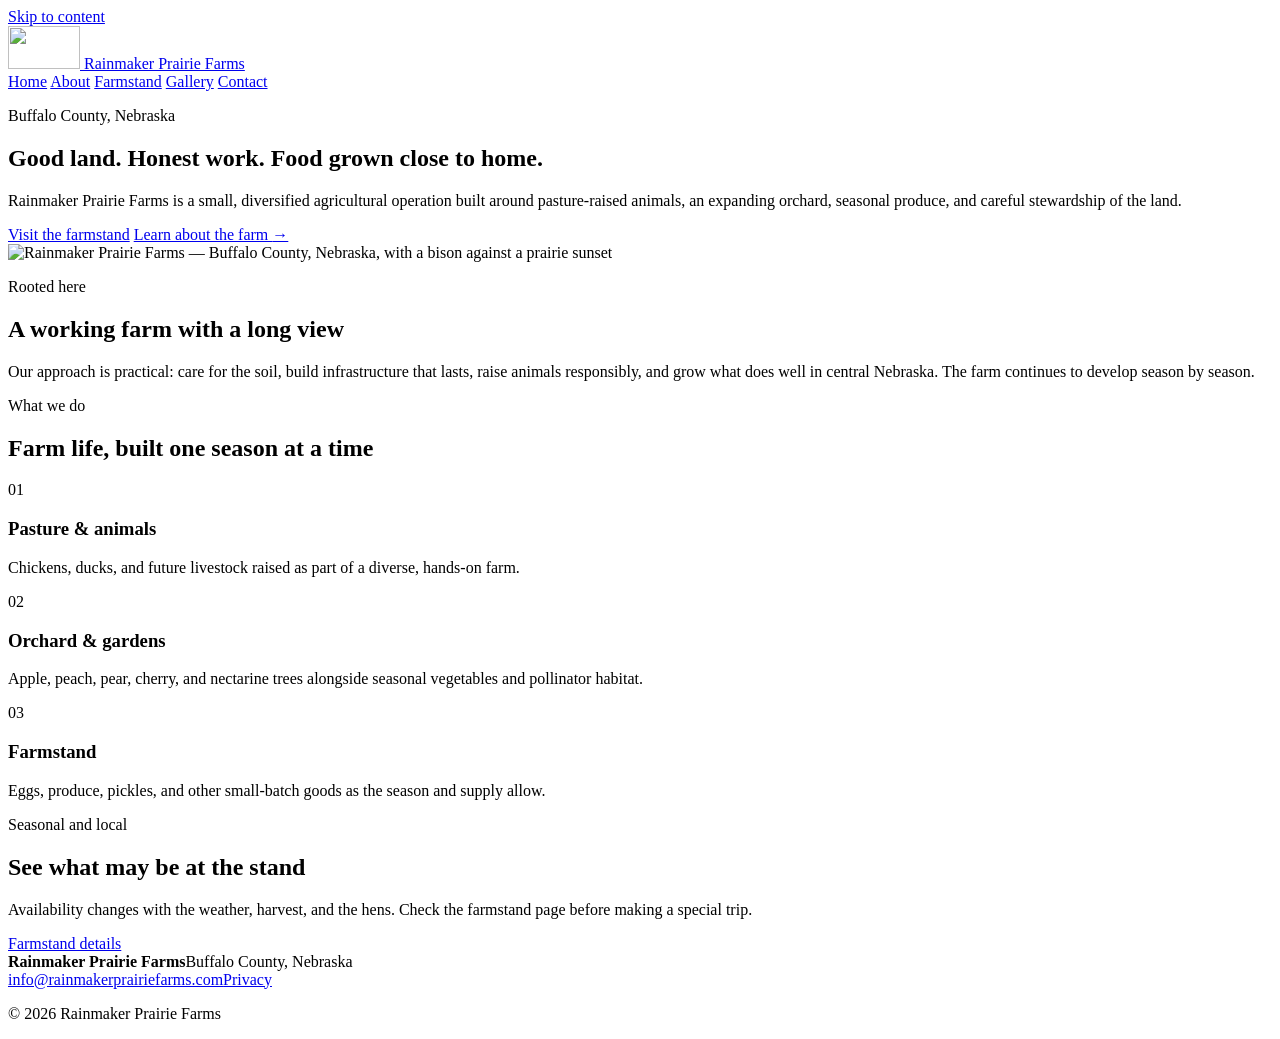
==== index.html @ 92640b13 "Launch Rainmaker Prairie Farms website" ====
<!doctype html>
<html lang="en">
<head>
  <meta charset="utf-8">
  <meta name="viewport" content="width=device-width, initial-scale=1">
  <meta name="description" content="Rainmaker Prairie Farms is a small, diversified farm in Buffalo County, Nebraska focused on pasture-raised animals, orchard crops, seasonal produce, and long-term land stewardship.">
  <title>Rainmaker Prairie Farms | Buffalo County, Nebraska</title>
  <link rel="icon" type="image/svg+xml" href="assets/favicon.svg">
  <link rel="stylesheet" href="assets/styles.css">
</head>
<body>
  <a class="skip-link" href="#main">Skip to content</a>
  <header class="site-header">
    <a class="brand" href="index.html" aria-label="Rainmaker Prairie Farms home">
      <img src="assets/rainmaker-logo.png" alt="" width="72" height="43">
      <span>Rainmaker Prairie Farms</span>
    </a>
    <nav aria-label="Main navigation">
      <a aria-current="page" href="index.html">Home</a>
      <a href="about.html">About</a>
      <a href="farmstand.html">Farmstand</a>
      <a href="gallery.html">Gallery</a>
      <a href="contact.html">Contact</a>
    </nav>
  </header>

  <main id="main">
    <section class="hero">
      <div class="hero-copy">
        <p class="eyebrow">Buffalo County, Nebraska</p>
        <h1>Good land. Honest work. Food grown close to home.</h1>
        <p>Rainmaker Prairie Farms is a small, diversified agricultural operation built around pasture-raised animals, an expanding orchard, seasonal produce, and careful stewardship of the land.</p>
        <div class="button-row">
          <a class="button" href="farmstand.html">Visit the farmstand</a>
          <a class="text-link" href="about.html">Learn about the farm <span aria-hidden="true">→</span></a>
        </div>
      </div>
      <div class="hero-art">
        <img src="assets/rainmaker-logo.png" alt="Rainmaker Prairie Farms — Buffalo County, Nebraska, with a bison against a prairie sunset" width="1032" height="604">
      </div>
    </section>

    <section class="intro section-pad">
      <div>
        <p class="eyebrow">Rooted here</p>
        <h2>A working farm with a long view</h2>
      </div>
      <p>Our approach is practical: care for the soil, build infrastructure that lasts, raise animals responsibly, and grow what does well in central Nebraska. The farm continues to develop season by season.</p>
    </section>

    <section class="feature-grid section-pad" aria-labelledby="work-heading">
      <div class="section-heading">
        <p class="eyebrow">What we do</p>
        <h2 id="work-heading">Farm life, built one season at a time</h2>
      </div>
      <article class="feature-card">
        <span class="feature-number">01</span>
        <h3>Pasture & animals</h3>
        <p>Chickens, ducks, and future livestock raised as part of a diverse, hands-on farm.</p>
      </article>
      <article class="feature-card">
        <span class="feature-number">02</span>
        <h3>Orchard & gardens</h3>
        <p>Apple, peach, pear, cherry, and nectarine trees alongside seasonal vegetables and pollinator habitat.</p>
      </article>
      <article class="feature-card">
        <span class="feature-number">03</span>
        <h3>Farmstand</h3>
        <p>Eggs, produce, pickles, and other small-batch goods as the season and supply allow.</p>
      </article>
    </section>

    <section class="farmstand-callout section-pad">
      <div>
        <p class="eyebrow">Seasonal and local</p>
        <h2>See what may be at the stand</h2>
        <p>Availability changes with the weather, harvest, and the hens. Check the farmstand page before making a special trip.</p>
      </div>
      <a class="button button-light" href="farmstand.html">Farmstand details</a>
    </section>
  </main>

  <footer class="site-footer">
    <div><strong>Rainmaker Prairie Farms</strong><span>Buffalo County, Nebraska</span></div>
    <div class="footer-links"><a href="mailto:info@rainmakerprairiefarms.com">info@rainmakerprairiefarms.com</a><a href="privacy.html">Privacy</a></div>
    <p>© 2026 Rainmaker Prairie Farms</p>
  </footer>
</body>
</html>
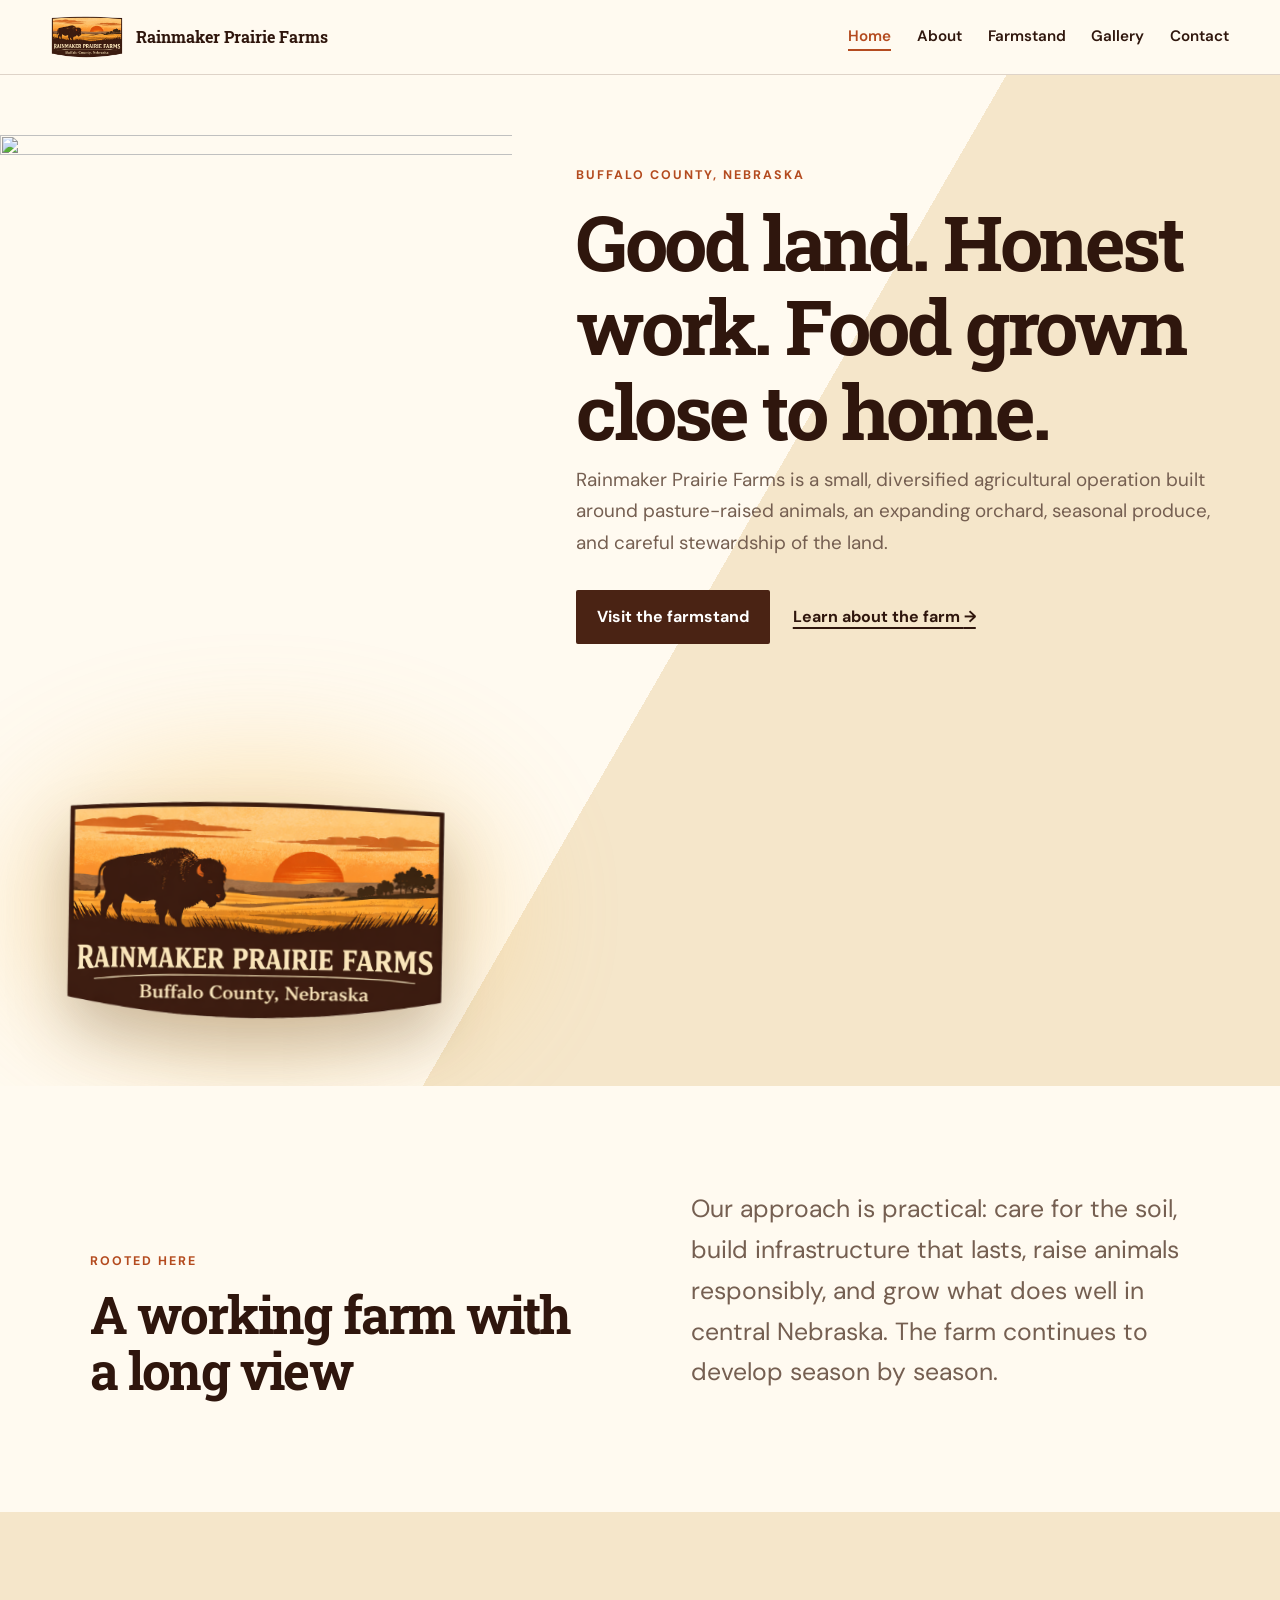
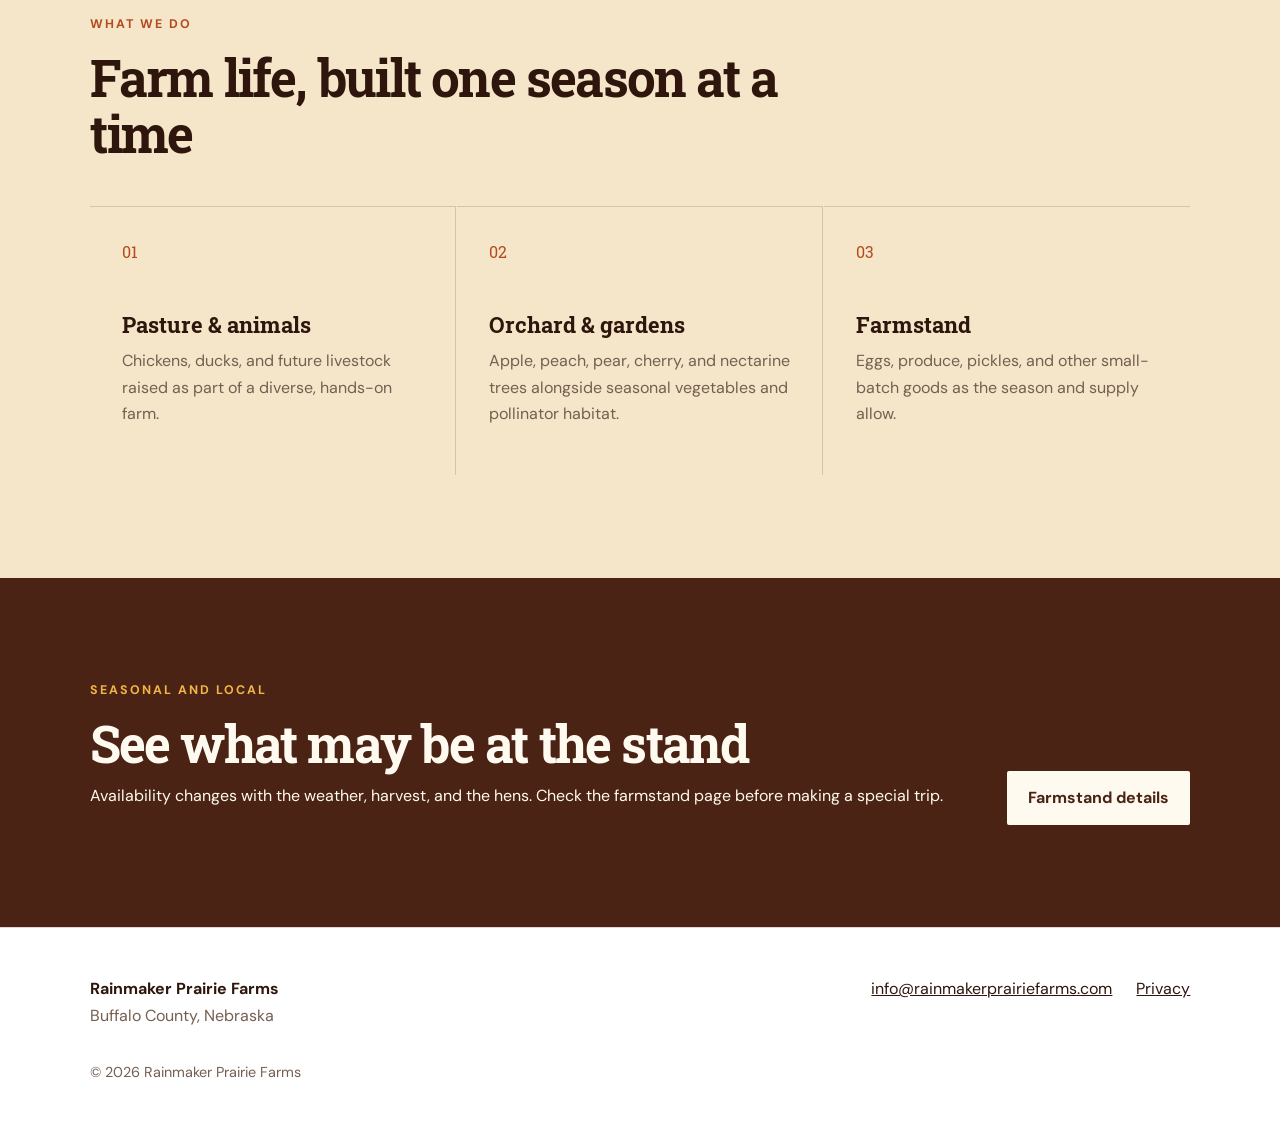
==== commit 21e4d880: "Add bison watermark to homepage" ====
--- a/index.html
+++ b/index.html
@@ -26,6 +26,7 @@
 
   <main id="main">
     <section class="hero">
+      <img class="hero-watermark" src="assets/bison-watermark.webp" alt="" width="1044" height="1100" aria-hidden="true">
       <div class="hero-copy">
         <p class="eyebrow">Buffalo County, Nebraska</p>
         <h1>Good land. Honest work. Food grown close to home.</h1>
--- a/assets/styles.css
+++ b/assets/styles.css
@@ -0,0 +1,40 @@
+@import url('https://fonts.googleapis.com/css2?family=DM+Sans:wght@400;500;600;700&family=Roboto+Slab:wght@500;600;700&display=swap');
+
+:root{--ink:#2f160d;--brown:#4a2314;--rust:#b44b1f;--orange:#ee872c;--gold:#f2b548;--sand:#f5e6ca;--paper:#fffaf0;--tan:#d8a171;--muted:#755f51;--line:rgba(74,35,20,.18);--serif:"Roboto Slab",Georgia,serif;--sans:"DM Sans",Arial,sans-serif}
+*{box-sizing:border-box}
+html{scroll-behavior:smooth}
+body{margin:0;background:var(--paper);color:var(--ink);font-family:var(--sans);font-size:1rem;line-height:1.65}
+img{display:block;max-width:100%;height:auto}
+a{color:inherit}
+h1,h2,h3{margin:0 0 .7rem;font-family:var(--serif);line-height:1.1}
+h1{font-size:clamp(2.5rem,6vw,5.8rem);letter-spacing:-.045em}
+h2{font-size:clamp(2rem,4vw,3.5rem);letter-spacing:-.035em}
+h3{font-size:1.35rem}
+p{margin:0 0 1rem}
+.skip-link{position:fixed;left:1rem;top:-5rem;z-index:99;background:#fff;padding:.7rem 1rem;border-radius:.4rem}.skip-link:focus{top:1rem}
+.site-header{display:flex;align-items:center;justify-content:space-between;gap:2rem;padding:1rem clamp(1rem,4vw,4rem);border-bottom:1px solid var(--line);background:rgba(255,250,240,.96);position:sticky;top:0;z-index:10;backdrop-filter:blur(12px)}
+.brand{display:flex;align-items:center;gap:.8rem;text-decoration:none;font-family:var(--serif);font-weight:700;white-space:nowrap}.brand img{width:72px;border-radius:2px}
+nav{display:flex;gap:clamp(.75rem,2vw,2rem);align-items:center}nav a{text-decoration:none;font-weight:600;font-size:.95rem;border-bottom:2px solid transparent}nav a:hover,nav a[aria-current=page]{color:var(--rust);border-color:var(--rust)}
+.hero{display:grid;grid-template-columns:minmax(0,.8fr) minmax(420px,1.2fr);align-items:center;min-height:calc(100vh - 78px);overflow:hidden;background:linear-gradient(120deg,var(--paper) 0 54%,var(--sand) 54%)}
+.hero-copy{padding:clamp(3rem,7vw,8rem) clamp(1.2rem,5vw,6rem)}.hero-copy>p:not(.eyebrow){max-width:42rem;font-size:1.18rem;color:var(--muted)}
+.hero-art{padding:clamp(2rem,5vw,5rem);position:relative}.hero-art:before{content:"";position:absolute;inset:12% 5%;border-radius:50%;background:var(--gold);filter:blur(70px);opacity:.42}.hero-art img{position:relative;filter:drop-shadow(0 30px 30px rgba(47,22,13,.22));transform:rotate(1deg)}
+.eyebrow{text-transform:uppercase;letter-spacing:.16em;font-weight:700;color:var(--rust);font-size:.78rem;margin-bottom:.9rem}
+.button-row{display:flex;align-items:center;gap:1.4rem;flex-wrap:wrap;margin-top:2rem}.button{display:inline-flex;justify-content:center;align-items:center;min-height:48px;padding:.75rem 1.2rem;background:var(--brown);color:white;text-decoration:none;font-weight:700;border:2px solid var(--brown);border-radius:2px;transition:.2s ease}.button:hover{background:var(--rust);border-color:var(--rust);transform:translateY(-2px)}.button-light{background:var(--paper);color:var(--brown);border-color:var(--paper)}.button-light:hover{background:var(--gold);border-color:var(--gold);color:var(--ink)}.text-link{font-weight:700;text-decoration-thickness:2px;text-underline-offset:5px}
+.section-pad{padding:clamp(4rem,8vw,8rem) clamp(1.2rem,7vw,8rem)}
+.intro{display:grid;grid-template-columns:1fr 1fr;gap:clamp(2rem,8vw,9rem);align-items:end}.intro>p{font-size:clamp(1.2rem,2vw,1.55rem);color:var(--muted)}
+.feature-grid{background:var(--sand);display:grid;grid-template-columns:repeat(3,1fr);gap:1px}.section-heading{grid-column:1/-1;max-width:48rem;margin-bottom:2rem}.section-heading>p:last-child{color:var(--muted)}
+.feature-card{padding:2rem;border-top:1px solid var(--line);border-right:1px solid var(--line)}.feature-card:last-child{border-right:0}.feature-card p{color:var(--muted)}.feature-number{display:block;font-family:var(--serif);color:var(--rust);margin-bottom:3rem}
+.farmstand-callout{display:flex;align-items:end;justify-content:space-between;gap:3rem;background:var(--brown);color:var(--paper)}.farmstand-callout>div{max-width:55rem}.farmstand-callout .eyebrow{color:var(--gold)}
+.site-footer{padding:3rem clamp(1.2rem,7vw,8rem);display:grid;grid-template-columns:1fr auto;gap:2rem;border-top:1px solid var(--line);background:#fff}.site-footer div:first-child{display:flex;flex-direction:column}.site-footer span,.site-footer p{color:var(--muted)}.footer-links{display:flex;gap:1.5rem}.site-footer>p{grid-column:1/-1;margin:0;font-size:.9rem}
+.page-hero{padding:clamp(5rem,10vw,10rem) clamp(1.2rem,12vw,13rem);background:linear-gradient(120deg,var(--sand),var(--tan));border-bottom:1px solid var(--line)}.page-hero h1{max-width:65rem}.page-hero>p:last-child{font-size:1.25rem;max-width:45rem;color:var(--brown)}.page-hero.compact{padding-top:5rem;padding-bottom:5rem}.page-hero-stand{background:linear-gradient(120deg,#f4c65a,#e87b29)}
+.story-grid,.video-section{display:grid;grid-template-columns:1.1fr .9fr;gap:clamp(2rem,7vw,8rem);align-items:center}.story-art{background:var(--sand);padding:clamp(1rem,4vw,4rem)}.prose{max-width:44rem}.prose p{font-size:1.1rem;color:var(--muted)}
+.values{display:grid;grid-template-columns:.7fr 1.3fr;gap:clamp(2rem,8vw,9rem);background:var(--brown);color:var(--paper)}.values .eyebrow{color:var(--gold)}.value-list{list-style:none;padding:0;margin:0}.value-list li{display:grid;grid-template-columns:10rem 1fr;gap:2rem;padding:1.2rem 0;border-top:1px solid rgba(255,255,255,.22)}.value-list span{color:#eadac4}
+.stand-grid{display:grid;grid-template-columns:repeat(2,1fr);gap:1.2rem}.product-card{padding:2.2rem;background:#fff;border:1px solid var(--line);min-height:260px}.product-card p{color:var(--muted);max-width:34rem}.product-icon{display:block;font-size:2.3rem;margin-bottom:2rem}.season-tag{display:inline-block;margin-top:1rem;color:var(--rust);font-size:.82rem;font-weight:700;text-transform:uppercase;letter-spacing:.1em}
+.visit-panel{display:flex;align-items:center;justify-content:space-between;gap:3rem;background:var(--sand)}.visit-panel>div{max-width:50rem}.note{display:grid;grid-template-columns:.5fr 1.5fr;gap:4rem}.note p{color:var(--muted);font-size:1.1rem}
+.video-frame{position:relative;aspect-ratio:16/9;background:var(--brown);box-shadow:16px 16px 0 var(--gold)}.video-frame iframe{position:absolute;inset:0;width:100%;height:100%;border:0}
+.contact-grid{display:grid;grid-template-columns:1fr 1fr;gap:1rem}.contact-card{padding:clamp(2rem,5vw,5rem);background:var(--sand)}.contact-card p{max-width:32rem}.contact-card .button{margin-top:1.5rem}.contact-card-dark{background:var(--brown);color:white}.contact-card-dark .eyebrow{color:var(--gold)}.location-line{display:flex;justify-content:space-between;border-bottom:1px solid var(--line);font-size:1.15rem}
+.policy{max-width:860px;margin:auto}.policy h2{font-size:1.7rem;margin-top:2.5rem}.policy p{color:var(--muted);font-size:1.08rem}
+.not-found{min-height:100vh;display:flex;flex-direction:column;align-items:center;justify-content:center;text-align:center;padding:2rem;background:var(--sand)}.not-found img{width:min(420px,85vw);margin-bottom:2rem}.not-found h1{font-size:clamp(2.5rem,6vw,4.5rem);max-width:15ch}.not-found p:not(.eyebrow){color:var(--muted)}.not-found .button{margin-top:1rem}
+@media (max-width:900px){.site-header{align-items:flex-start;flex-direction:column;gap:.75rem}.site-header nav{width:100%;overflow-x:auto;padding-bottom:.25rem}.hero{grid-template-columns:1fr;background:linear-gradient(180deg,var(--paper) 0 48%,var(--sand) 48%);min-height:auto}.hero-copy{padding-bottom:3rem}.hero-art{padding-top:2rem}.intro,.story-grid,.values,.video-section{grid-template-columns:1fr}.feature-grid{grid-template-columns:1fr}.feature-card{border-right:0}.stand-grid,.contact-grid{grid-template-columns:1fr}.value-list li{grid-template-columns:1fr;gap:.2rem}.note{grid-template-columns:1fr;gap:1rem}}
+@media (max-width:600px){.brand img{width:56px}.brand span{font-size:.94rem}.site-header{position:relative}.site-header nav{gap:1rem}.site-header nav a{font-size:.86rem}.farmstand-callout,.visit-panel,.location-line{align-items:flex-start;flex-direction:column}.site-footer{grid-template-columns:1fr}.footer-links{flex-direction:column;gap:.5rem}.site-footer>p{grid-column:auto}.page-hero{padding-top:4rem;padding-bottom:4rem}.button{width:100%}.text-link{display:inline-block}.contact-card .button{font-size:.87rem}.section-pad{padding-top:3.5rem;padding-bottom:3.5rem}}
+@media (prefers-reduced-motion:reduce){html{scroll-behavior:auto}.button{transition:none}}
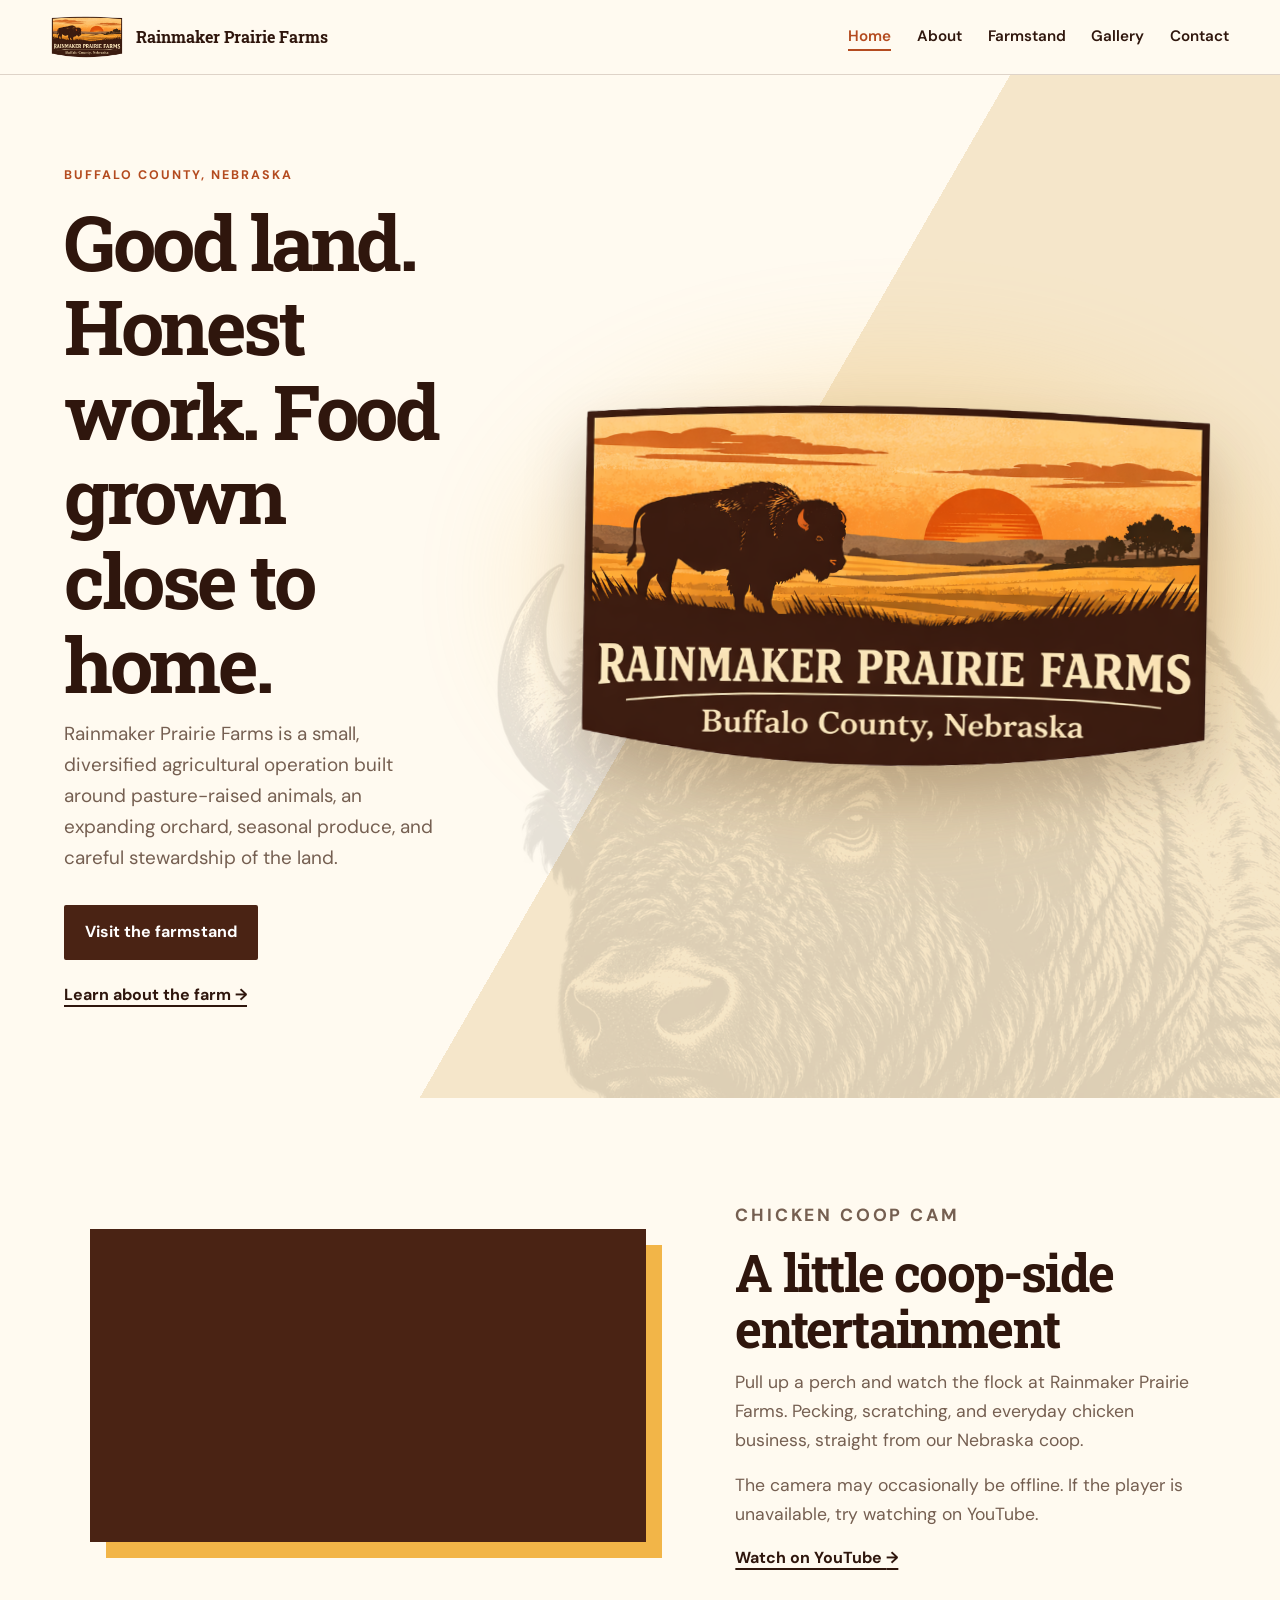
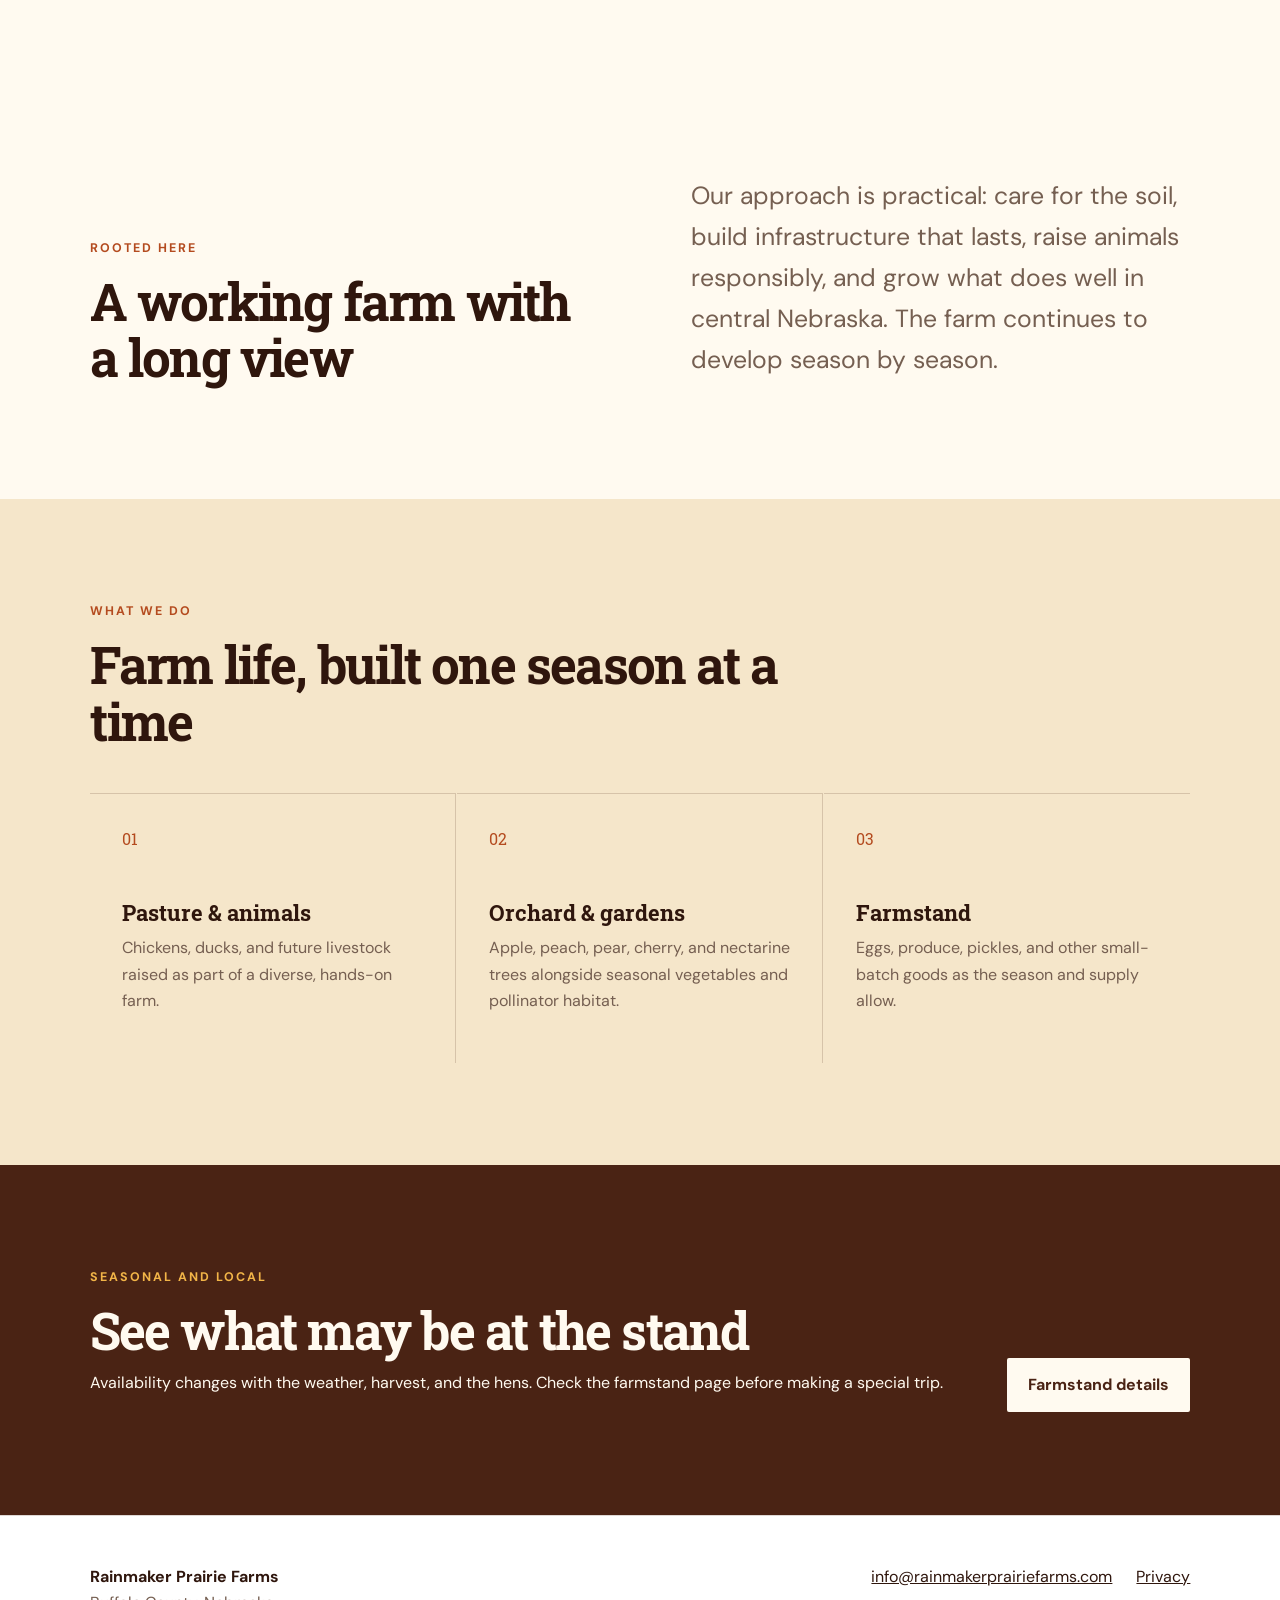
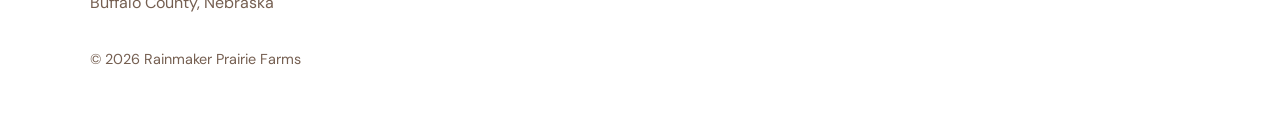
==== commit ce3eb3c1: "Add chicken coop livestream to homepage and gallery" ====
--- a/index.html
+++ b/index.html
@@ -41,6 +41,18 @@
       </div>
     </section>
 
+    <section id="live-coop" class="video-section section-pad" aria-labelledby="live-coop-heading">
+      <div class="video-frame">
+        <iframe src="https://www.youtube-nocookie.com/embed/DouScFeg9nc" title="Rainmaker Prairie Farms chicken coop livestream" loading="lazy" allow="accelerometer; autoplay; clipboard-write; encrypted-media; gyroscope; picture-in-picture; web-share" referrerpolicy="strict-origin-when-cross-origin" allowfullscreen></iframe>
+      </div>
+      <div class="prose">
+        <p class="eyebrow">Chicken coop cam</p>
+        <h2 id="live-coop-heading">A little coop-side entertainment</h2>
+        <p>Pull up a perch and watch the flock at Rainmaker Prairie Farms. Pecking, scratching, and everyday chicken business, straight from our Nebraska coop.</p>
+        <p>The camera may occasionally be offline. If the player is unavailable, try watching on YouTube.</p>
+        <a class="text-link" href="https://youtube.com/live/DouScFeg9nc">Watch on YouTube <span aria-hidden="true">&rarr;</span></a>
+      </div>
+    </section>
     <section class="intro section-pad">
       <div>
         <p class="eyebrow">Rooted here</p>
--- a/assets/styles.css
+++ b/assets/styles.css
@@ -15,9 +15,10 @@
 .site-header{display:flex;align-items:center;justify-content:space-between;gap:2rem;padding:1rem clamp(1rem,4vw,4rem);border-bottom:1px solid var(--line);background:rgba(255,250,240,.96);position:sticky;top:0;z-index:10;backdrop-filter:blur(12px)}
 .brand{display:flex;align-items:center;gap:.8rem;text-decoration:none;font-family:var(--serif);font-weight:700;white-space:nowrap}.brand img{width:72px;border-radius:2px}
 nav{display:flex;gap:clamp(.75rem,2vw,2rem);align-items:center}nav a{text-decoration:none;font-weight:600;font-size:.95rem;border-bottom:2px solid transparent}nav a:hover,nav a[aria-current=page]{color:var(--rust);border-color:var(--rust)}
-.hero{display:grid;grid-template-columns:minmax(0,.8fr) minmax(420px,1.2fr);align-items:center;min-height:calc(100vh - 78px);overflow:hidden;background:linear-gradient(120deg,var(--paper) 0 54%,var(--sand) 54%)}
-.hero-copy{padding:clamp(3rem,7vw,8rem) clamp(1.2rem,5vw,6rem)}.hero-copy>p:not(.eyebrow){max-width:42rem;font-size:1.18rem;color:var(--muted)}
-.hero-art{padding:clamp(2rem,5vw,5rem);position:relative}.hero-art:before{content:"";position:absolute;inset:12% 5%;border-radius:50%;background:var(--gold);filter:blur(70px);opacity:.42}.hero-art img{position:relative;filter:drop-shadow(0 30px 30px rgba(47,22,13,.22));transform:rotate(1deg)}
+.hero{display:grid;grid-template-columns:minmax(0,.8fr) minmax(420px,1.2fr);align-items:center;min-height:calc(100vh - 78px);overflow:hidden;background:linear-gradient(120deg,var(--paper) 0 54%,var(--sand) 54%);position:relative;isolation:isolate}
+.hero-watermark{position:absolute;z-index:-1;width:min(70vw,960px);height:auto;right:-8%;bottom:-29%;opacity:.115;filter:sepia(1) saturate(.65) contrast(1.15);mix-blend-mode:multiply;pointer-events:none;user-select:none}
+.hero-copy{padding:clamp(3rem,7vw,8rem) clamp(1.2rem,5vw,6rem);position:relative;z-index:1}.hero-copy>p:not(.eyebrow){max-width:42rem;font-size:1.18rem;color:var(--muted)}
+.hero-art{padding:clamp(2rem,5vw,5rem);position:relative;z-index:1}.hero-art:before{content:"";position:absolute;inset:12% 5%;border-radius:50%;background:var(--gold);filter:blur(70px);opacity:.32}.hero-art img{position:relative;filter:drop-shadow(0 30px 30px rgba(47,22,13,.22));transform:rotate(1deg)}
 .eyebrow{text-transform:uppercase;letter-spacing:.16em;font-weight:700;color:var(--rust);font-size:.78rem;margin-bottom:.9rem}
 .button-row{display:flex;align-items:center;gap:1.4rem;flex-wrap:wrap;margin-top:2rem}.button{display:inline-flex;justify-content:center;align-items:center;min-height:48px;padding:.75rem 1.2rem;background:var(--brown);color:white;text-decoration:none;font-weight:700;border:2px solid var(--brown);border-radius:2px;transition:.2s ease}.button:hover{background:var(--rust);border-color:var(--rust);transform:translateY(-2px)}.button-light{background:var(--paper);color:var(--brown);border-color:var(--paper)}.button-light:hover{background:var(--gold);border-color:var(--gold);color:var(--ink)}.text-link{font-weight:700;text-decoration-thickness:2px;text-underline-offset:5px}
 .section-pad{padding:clamp(4rem,8vw,8rem) clamp(1.2rem,7vw,8rem)}
@@ -35,6 +36,6 @@
 .contact-grid{display:grid;grid-template-columns:1fr 1fr;gap:1rem}.contact-card{padding:clamp(2rem,5vw,5rem);background:var(--sand)}.contact-card p{max-width:32rem}.contact-card .button{margin-top:1.5rem}.contact-card-dark{background:var(--brown);color:white}.contact-card-dark .eyebrow{color:var(--gold)}.location-line{display:flex;justify-content:space-between;border-bottom:1px solid var(--line);font-size:1.15rem}
 .policy{max-width:860px;margin:auto}.policy h2{font-size:1.7rem;margin-top:2.5rem}.policy p{color:var(--muted);font-size:1.08rem}
 .not-found{min-height:100vh;display:flex;flex-direction:column;align-items:center;justify-content:center;text-align:center;padding:2rem;background:var(--sand)}.not-found img{width:min(420px,85vw);margin-bottom:2rem}.not-found h1{font-size:clamp(2.5rem,6vw,4.5rem);max-width:15ch}.not-found p:not(.eyebrow){color:var(--muted)}.not-found .button{margin-top:1rem}
-@media (max-width:900px){.site-header{align-items:flex-start;flex-direction:column;gap:.75rem}.site-header nav{width:100%;overflow-x:auto;padding-bottom:.25rem}.hero{grid-template-columns:1fr;background:linear-gradient(180deg,var(--paper) 0 48%,var(--sand) 48%);min-height:auto}.hero-copy{padding-bottom:3rem}.hero-art{padding-top:2rem}.intro,.story-grid,.values,.video-section{grid-template-columns:1fr}.feature-grid{grid-template-columns:1fr}.feature-card{border-right:0}.stand-grid,.contact-grid{grid-template-columns:1fr}.value-list li{grid-template-columns:1fr;gap:.2rem}.note{grid-template-columns:1fr;gap:1rem}}
+@media (max-width:900px){.site-header{align-items:flex-start;flex-direction:column;gap:.75rem}.site-header nav{width:100%;overflow-x:auto;padding-bottom:.25rem}.hero{grid-template-columns:1fr;background:linear-gradient(180deg,var(--paper) 0 48%,var(--sand) 48%);min-height:auto}.hero-watermark{width:125%;right:-52%;bottom:-8%;opacity:.08}.hero-copy{padding-bottom:3rem}.hero-art{padding-top:2rem}.intro,.story-grid,.values,.video-section{grid-template-columns:1fr}.feature-grid{grid-template-columns:1fr}.feature-card{border-right:0}.stand-grid,.contact-grid{grid-template-columns:1fr}.value-list li{grid-template-columns:1fr;gap:.2rem}.note{grid-template-columns:1fr;gap:1rem}}
 @media (max-width:600px){.brand img{width:56px}.brand span{font-size:.94rem}.site-header{position:relative}.site-header nav{gap:1rem}.site-header nav a{font-size:.86rem}.farmstand-callout,.visit-panel,.location-line{align-items:flex-start;flex-direction:column}.site-footer{grid-template-columns:1fr}.footer-links{flex-direction:column;gap:.5rem}.site-footer>p{grid-column:auto}.page-hero{padding-top:4rem;padding-bottom:4rem}.button{width:100%}.text-link{display:inline-block}.contact-card .button{font-size:.87rem}.section-pad{padding-top:3.5rem;padding-bottom:3.5rem}}
 @media (prefers-reduced-motion:reduce){html{scroll-behavior:auto}.button{transition:none}}
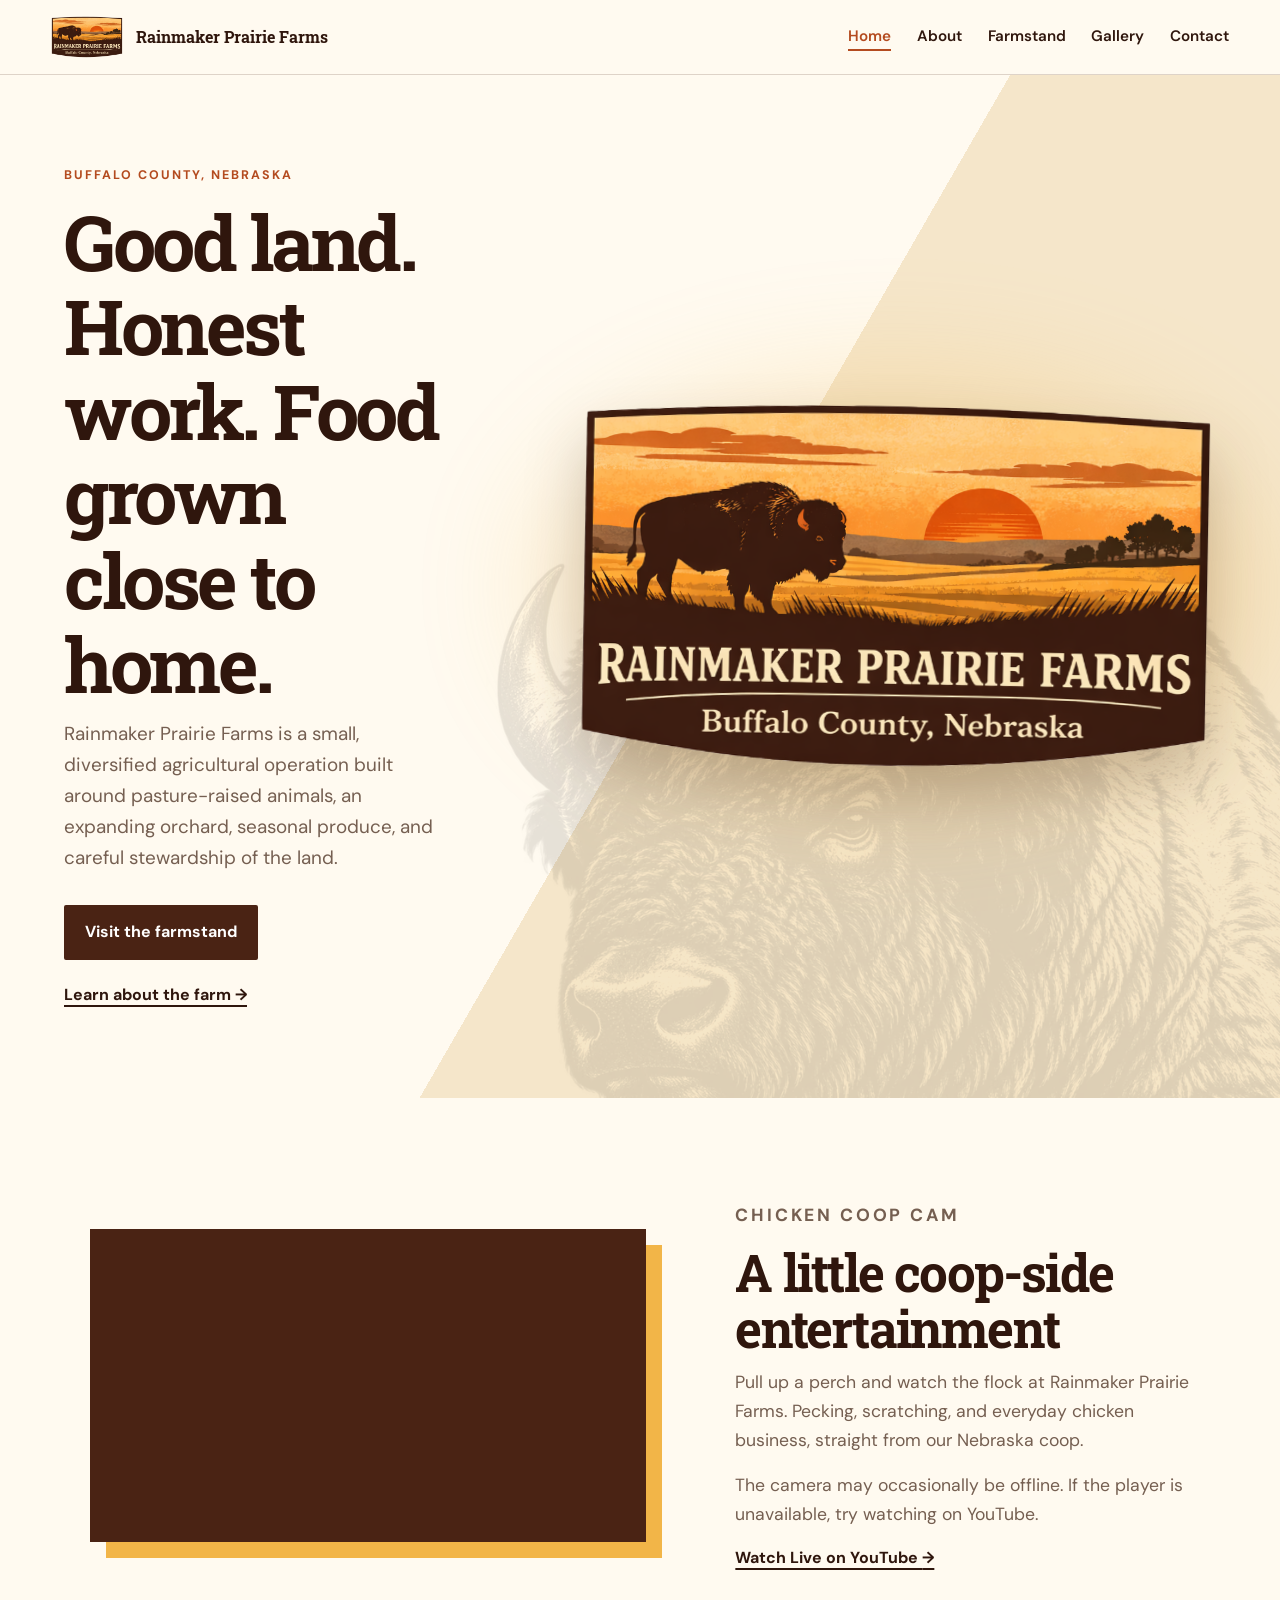
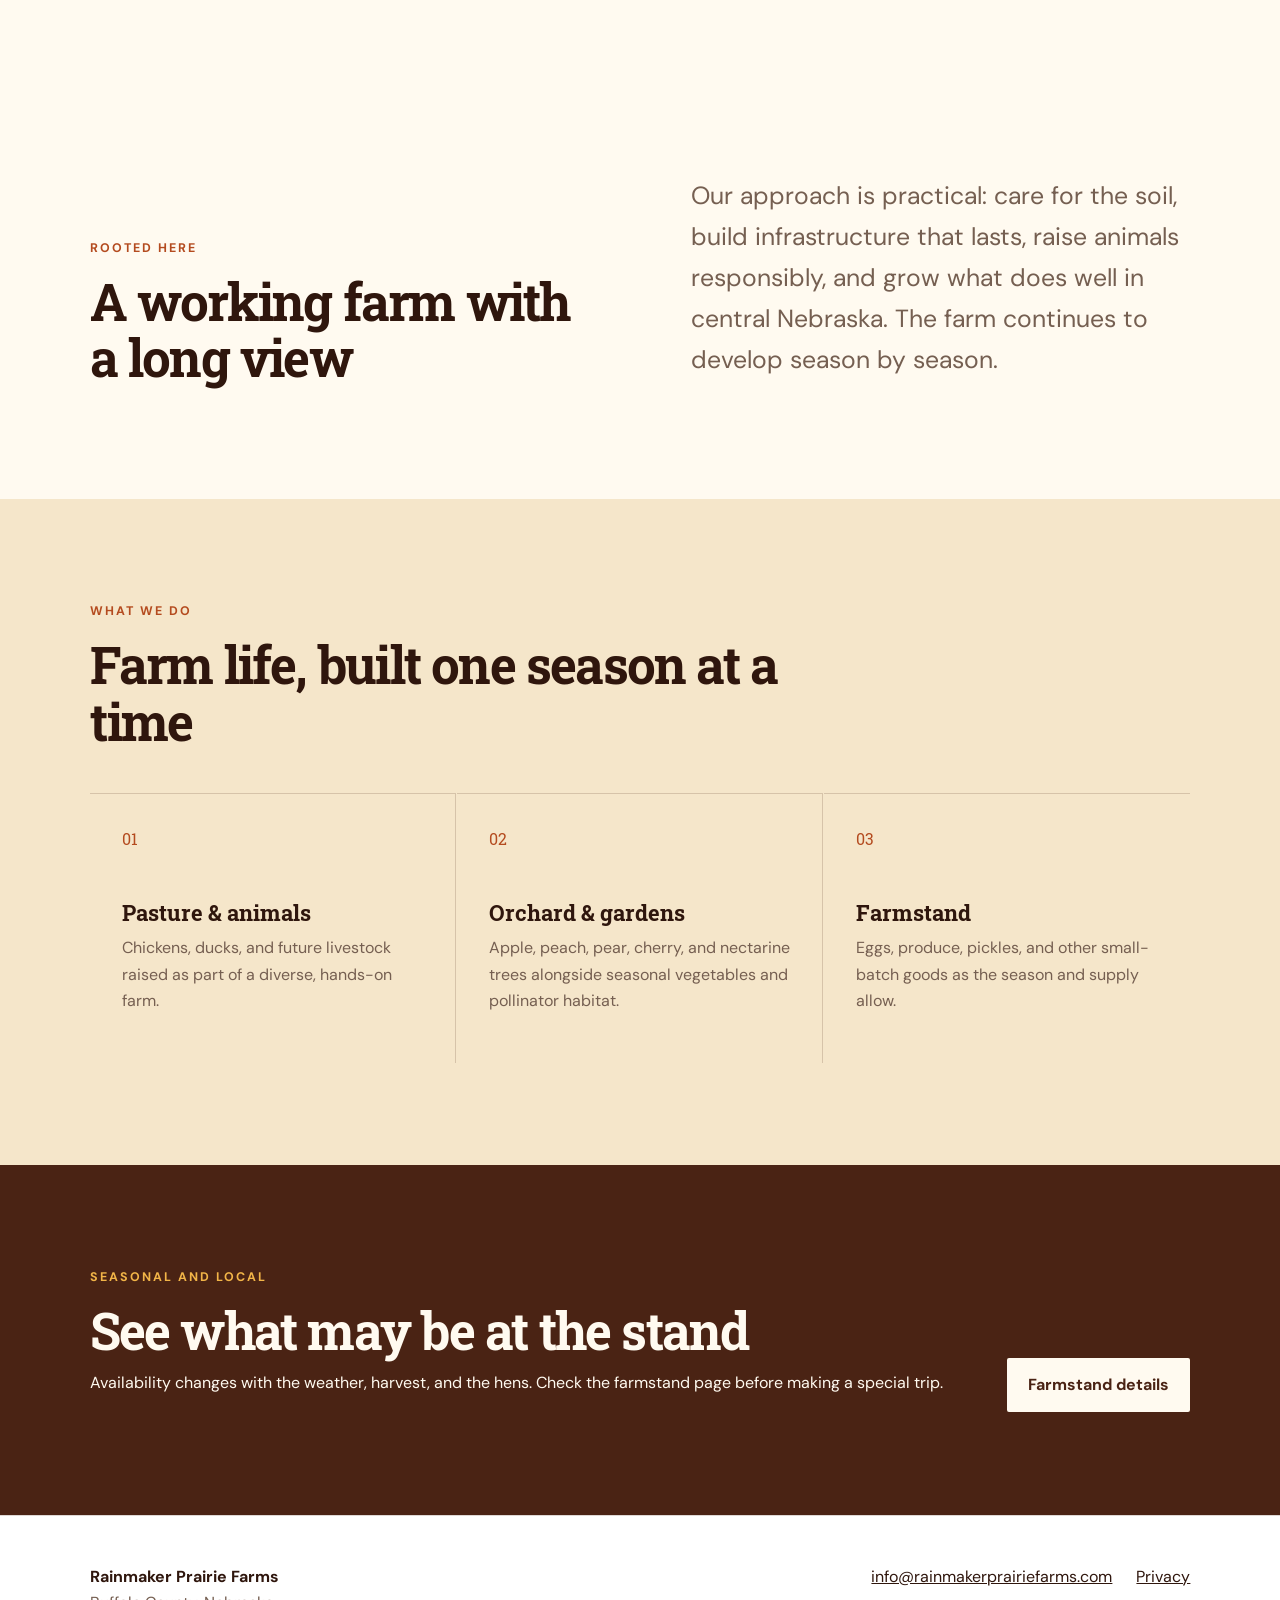
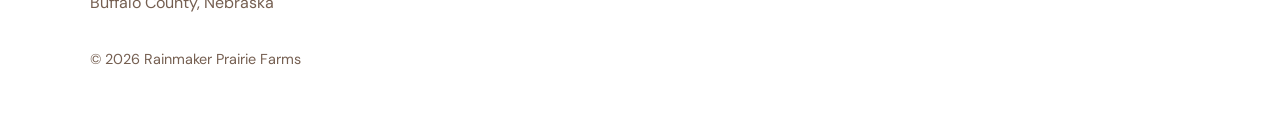
==== commit 1edc5172: "Fix coop cam broadcast on home and gallery; link to channel live page" ====
--- a/index.html
+++ b/index.html
@@ -43,14 +43,14 @@
 
     <section id="live-coop" class="video-section section-pad" aria-labelledby="live-coop-heading">
       <div class="video-frame">
-        <iframe src="https://www.youtube-nocookie.com/embed/DouScFeg9nc" title="Rainmaker Prairie Farms chicken coop livestream" loading="lazy" allow="accelerometer; autoplay; clipboard-write; encrypted-media; gyroscope; picture-in-picture; web-share" referrerpolicy="strict-origin-when-cross-origin" allowfullscreen></iframe>
+        <iframe src="https://www.youtube-nocookie.com/embed/Hissi2La5kA" title="Rainmaker Prairie Farms chicken coop livestream" loading="lazy" allow="accelerometer; autoplay; clipboard-write; encrypted-media; gyroscope; picture-in-picture; web-share" referrerpolicy="strict-origin-when-cross-origin" allowfullscreen></iframe>
       </div>
       <div class="prose">
         <p class="eyebrow">Chicken coop cam</p>
         <h2 id="live-coop-heading">A little coop-side entertainment</h2>
         <p>Pull up a perch and watch the flock at Rainmaker Prairie Farms. Pecking, scratching, and everyday chicken business, straight from our Nebraska coop.</p>
         <p>The camera may occasionally be offline. If the player is unavailable, try watching on YouTube.</p>
-        <a class="text-link" href="https://youtube.com/live/DouScFeg9nc">Watch on YouTube <span aria-hidden="true">&rarr;</span></a>
+        <a class="text-link" href="https://www.youtube.com/channel/UCNC_0PiZKPt8Nnd62q7qr5w/live">Watch Live on YouTube <span aria-hidden="true">&rarr;</span></a>
       </div>
     </section>
     <section class="intro section-pad">
